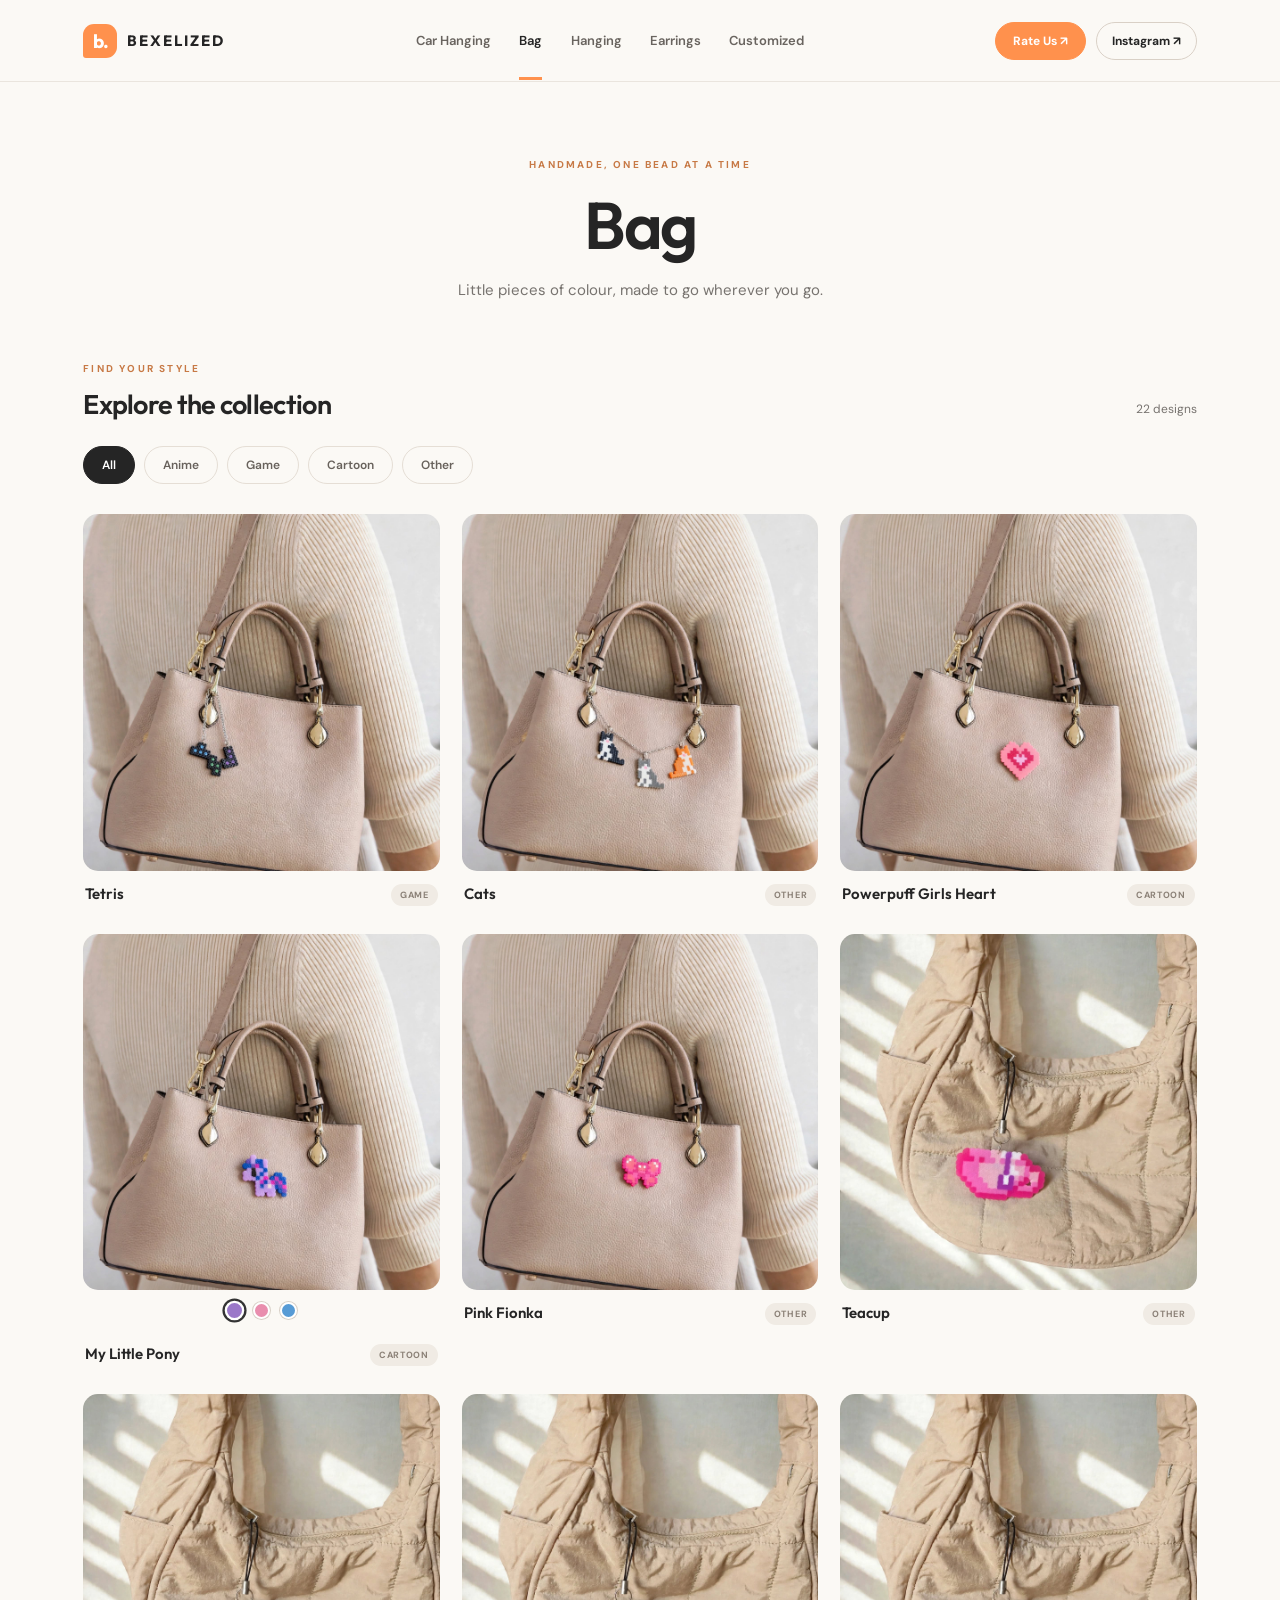
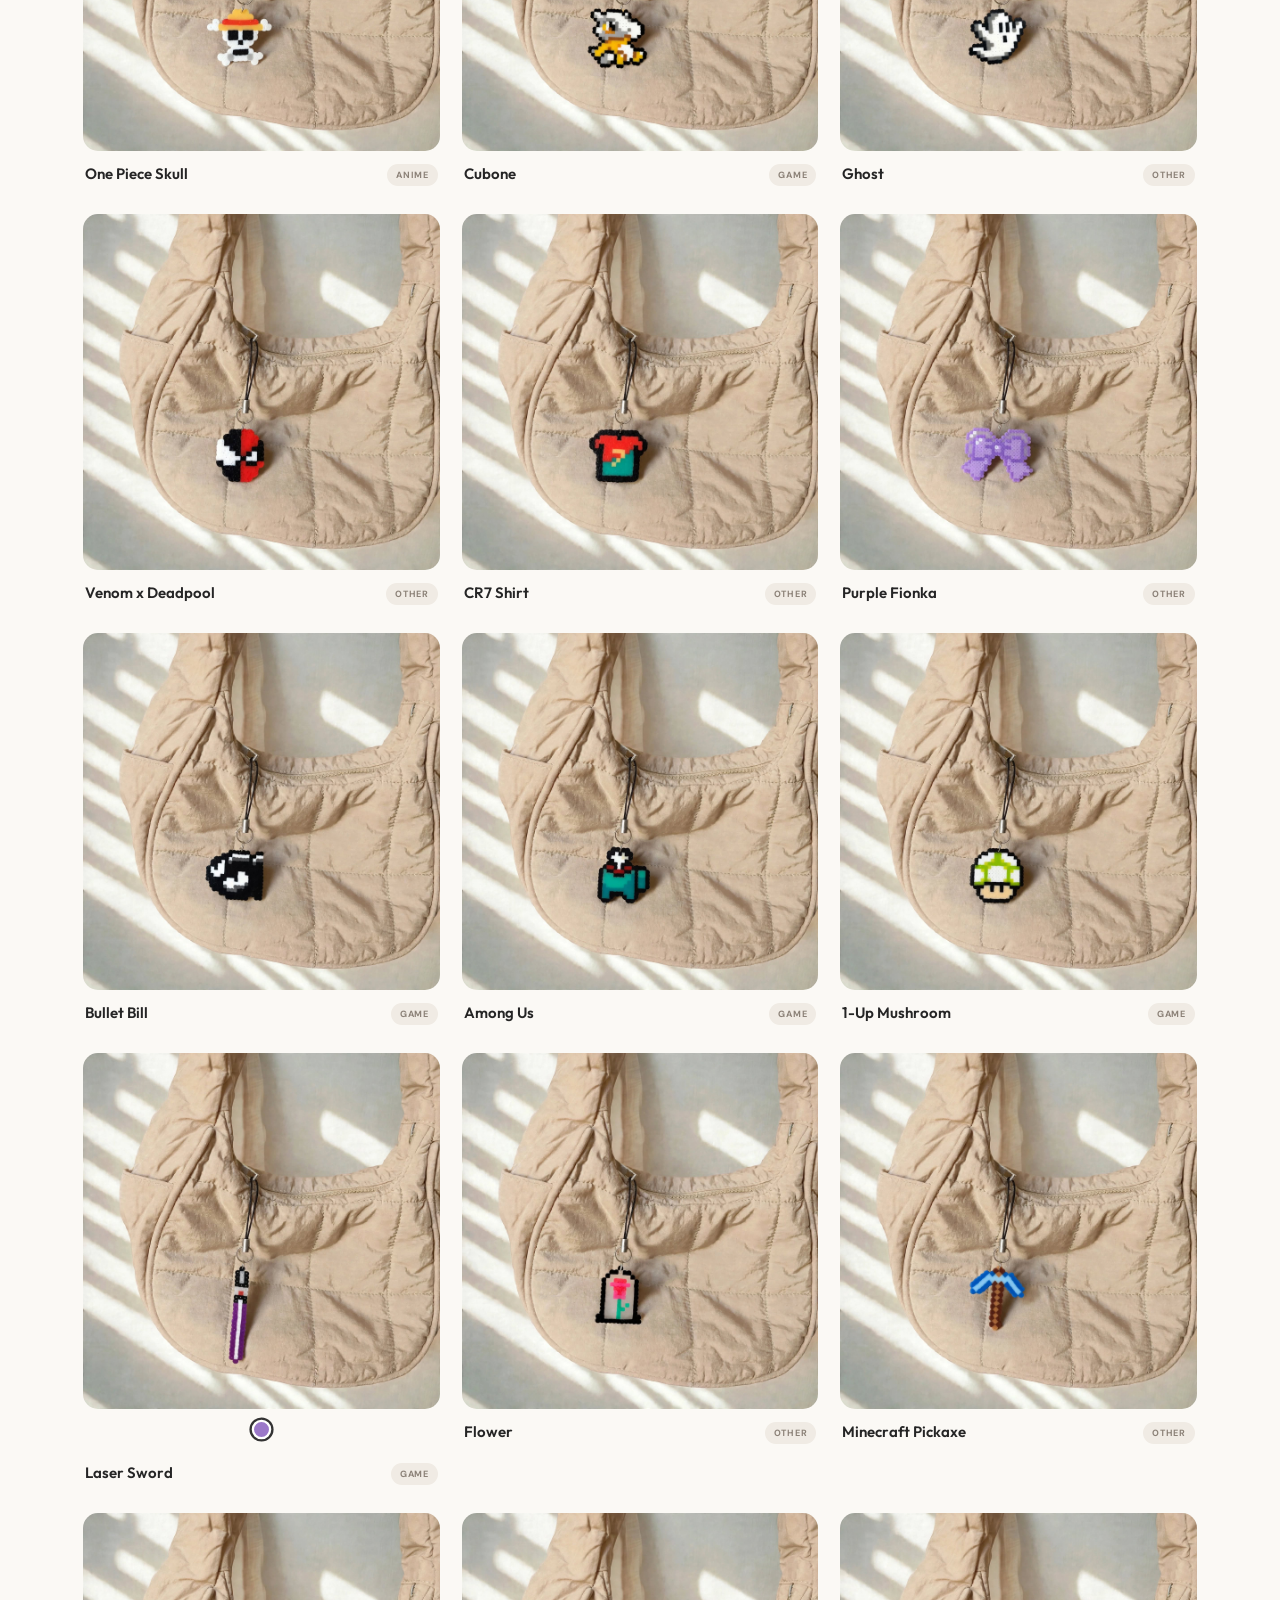
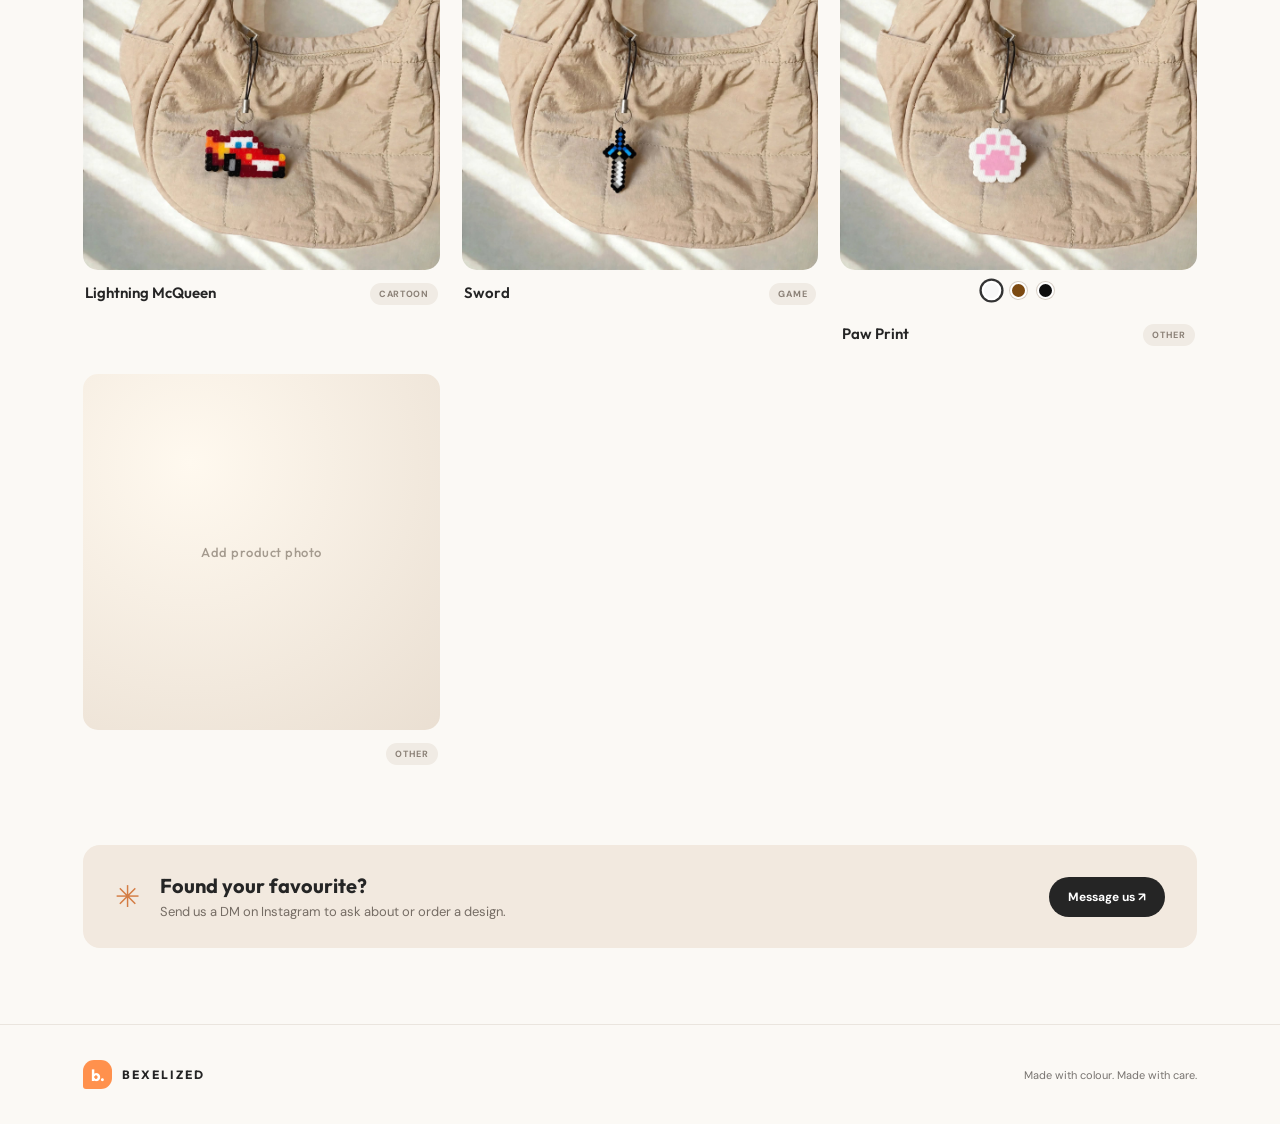
==== bag.html @ 6158e5fc "Initial commit" ====
<!DOCTYPE html>
<html lang="en">
<head>
  <meta charset="UTF-8">
  <meta name="viewport" content="width=device-width, initial-scale=1.0">
  <meta name="description" content="Browse handmade fuse-bead creations by Bexelized.">
  <title>Bexelized | Car Hanging</title>
  <link rel="preconnect" href="https://fonts.googleapis.com">
  <link rel="preconnect" href="https://fonts.gstatic.com" crossorigin>
  <link href="https://fonts.googleapis.com/css2?family=DM+Sans:wght@400;500;600;700&family=Outfit:wght@400;500;600;700&display=swap" rel="stylesheet">
  <link rel="stylesheet" href="css/style.css">
  <script src="js/products.js" defer></script>
  <script src="js/app.js" defer></script>
</head>
<body data-category="bag">
  <header class="site-header">
    <a class="brand" href="index.html" aria-label="Bexelized home">
      <span class="brand-mark">b.</span><span>BEXELIZED</span>
    </a>
    <button class="menu-toggle" aria-label="Open navigation" aria-expanded="false">☰</button>
    <nav class="main-nav" aria-label="Product categories">
      <a href="index.html" data-nav="car-hanging">Car Hanging</a>
      <a href="bag.html" data-nav="bag">Bag</a>
      <a href="hanging.html" data-nav="hanging">Hanging</a>
      <a href="earrings.html" data-nav="earrings">Earrings</a>
      <a href="customized.html" data-nav="customized">Customized</a>
    </nav>
    <div class="header-actions">
  <a class="survey-link" href="https://forms.gle/oTZRgMwAg2fXmKsX6"
     target="_blank" rel="noopener noreferrer">Rate Us ↗</a>

  <a class="instagram-link" href="https://www.instagram.com/bexelized/"
     target="_blank" rel="noopener noreferrer">Instagram ↗</a>
</div>
    </header>

  <main>
    <section class="intro">
      <p class="eyebrow">HANDMADE, ONE BEAD AT A TIME</p>
      <h1 id="page-title">Car Hanging</h1>
      <p class="intro-copy">Little pieces of colour, made to go wherever you go.</p>
    </section>

    <section class="catalog" aria-label="Product gallery">
      <div class="filter-heading">
        <div>
          <p class="eyebrow">FIND YOUR STYLE</p>
          <h2>Explore the collection</h2>
        </div>
        <p class="result-count" id="result-count" aria-live="polite"></p>
      </div>
      <div class="filters" role="group" aria-label="Filter products by style">
        <button class="filter-button active" data-filter="all">All</button>
        <button class="filter-button" data-filter="anime">Anime</button>
        <button class="filter-button" data-filter="game">Game</button>
        <button class="filter-button" data-filter="cartoon">Cartoon</button>
        <button class="filter-button" data-filter="other">Other</button>
      </div>
      <div class="product-grid" id="product-grid"></div>
      <p class="empty-state" id="empty-state" hidden>No products in this style yet. Try another filter.</p>
    </section>

    <section class="order-note">
      <span class="order-sparkle">✳</span>
      <div>
        <h2>Found your favourite?</h2>
        <p>Send us a DM on Instagram to ask about or order a design.</p>
      </div>
      <a class="dm-button" href="https://www.instagram.com/bexelized/" target="_blank" rel="noreferrer">Message us ↗</a>
    </section>
  </main>

  <footer class="site-footer">
    <a class="brand footer-brand" href="index.html"><span class="brand-mark">b.</span><span>BEXELIZED</span></a>
    <p>Made with colour. Made with care.</p>
  </footer>
</body>
</html>
---- css/style.css ----
* { box-sizing: border-box; }
:root {
  --ink: #252525;
  --muted: #77736f;
  --paper: #fbf9f5;
  --white: #fff;
  --orange: #ff914d;
  --line: #eae5de;
  --soft: #f4eee7;
}
html { scroll-behavior: smooth; }
body { margin: 0; color: var(--ink); background: var(--paper); font-family: "DM Sans", sans-serif; }
a { color: inherit; text-decoration: none; }
.site-header {
  min-height: 82px; padding: 0 6.5%; display: flex; align-items: center;
  justify-content: space-between; gap: 28px; background: rgba(251,249,245,.94);
  border-bottom: 1px solid var(--line); position: sticky; top: 0; z-index: 10; backdrop-filter: blur(12px);
}
.brand { display: inline-flex; align-items: center; gap: 10px; font: 700 15px "Outfit", sans-serif; letter-spacing: 2px; white-space: nowrap; }
.brand-mark { width: 34px; height: 34px; display: grid; place-items: center; background: var(--orange); color: white; border-radius: 11px 11px 11px 3px; font: 700 19px "Outfit", sans-serif; letter-spacing: -1px; }
.main-nav { display: flex; align-items: center; justify-content: center; gap: clamp(14px, 2.2vw, 32px); }
.main-nav a { color: #69645f; font-size: 13px; font-weight: 600; padding: 31px 0 28px; border-bottom: 3px solid transparent; transition: .2s; white-space: nowrap; }
.main-nav a:hover, .main-nav a.active { color: var(--ink); border-color: var(--orange); }
.instagram-link { font-size: 12px; font-weight: 700; border: 1px solid #d9d0c6; border-radius: 30px; padding: 10px 15px; white-space: nowrap; }
.instagram-link:hover { background: var(--ink); border-color: var(--ink); color: white; }
.menu-toggle { display: none; border: 0; background: none; font-size: 24px; cursor: pointer; }
main { width: min(1120px, 87%); margin: 0 auto; }
.intro { text-align: center; padding: 76px 0 62px; }
.eyebrow { margin: 0 0 12px; color: #c77945; font-size: 10px; font-weight: 700; letter-spacing: 2.2px; }
h1, h2 { font-family: "Outfit", sans-serif; }
.intro h1 { margin: 0; font-size: clamp(42px, 6vw, 66px); font-weight: 600; letter-spacing: -2.5px; }
.intro-copy { margin: 14px 0 0; color: var(--muted); font-size: 15px; }
.catalog { padding-bottom: 80px; }
.filter-heading { display: flex; justify-content: space-between; align-items: end; gap: 20px; }
.filter-heading h2 { margin: 0; font-size: 27px; font-weight: 600; letter-spacing: -.7px; }
.result-count { color: var(--muted); font-size: 12px; margin: 0 0 4px; }
.filters { display: flex; flex-wrap: wrap; gap: 9px; padding: 25px 0 30px; }
.filter-button { border: 1px solid #e5ded5; background: transparent; color: #68625c; border-radius: 30px; padding: 10px 18px; font: 600 12px "DM Sans", sans-serif; cursor: pointer; transition: .2s; }
.filter-button:hover { border-color: var(--orange); color: var(--ink); }
.filter-button.active { background: var(--ink); border-color: var(--ink); color: white; }
.product-grid { display: grid; grid-template-columns: repeat(3, minmax(0, 1fr)); gap: 28px 22px; }
.product-card { min-width: 0; }
.product-photo { aspect-ratio: 1 / 1; overflow: hidden; border-radius: 15px; background: #f0e9df; position: relative; }
.product-photo img { width: 100%; height: 100%; display: block; object-fit: cover; transition: transform .45s ease; }
.product-card:hover .product-photo img { transform: scale(1.045); }
.photo-placeholder { width: 100%; height: 100%; display: grid; place-items: center; color: #a49a8e; font: 500 13px "Outfit", sans-serif; letter-spacing: .5px; background: radial-gradient(circle at 30% 25%, #fff9ef, #eadfd2); }
.product-info { display: flex; justify-content: space-between; align-items: start; gap: 10px; padding: 13px 2px 0; }
.product-info h3 { margin: 0; font: 600 15px "Outfit", sans-serif; }
.product-tag { color: #8b8177; background: #f0ebe4; border-radius: 20px; padding: 5px 9px; font-size: 9px; font-weight: 700; text-transform: uppercase; letter-spacing: .7px; white-space: nowrap; }
.empty-state { text-align: center; color: var(--muted); padding: 55px 10px; }
.order-note { margin: 0 0 76px; padding: 28px 32px; display: flex; align-items: center; gap: 20px; background: #f2e9df; border-radius: 17px; }
.order-sparkle { color: #d47c43; font-size: 30px; }
.order-note h2 { margin: 0 0 5px; font-size: 20px; }
.order-note p { margin: 0; color: #756c64; font-size: 13px; }
.dm-button { margin-left: auto; flex-shrink: 0; padding: 12px 19px; background: var(--ink); color: white; border-radius: 30px; font-size: 12px; font-weight: 700; }
.dm-button:hover { background: #c77945; }
.site-footer { min-height: 100px; padding: 25px 6.5%; border-top: 1px solid var(--line); display: flex; align-items: center; justify-content: space-between; }
.footer-brand { font-size: 12px; }
.footer-brand .brand-mark { width: 29px; height: 29px; font-size: 16px; }
.site-footer p { color: var(--muted); font-size: 11px; }
@media (max-width: 900px) {
  .site-header { padding: 0 5%; }
  .main-nav { gap: 13px; }
  .main-nav a { font-size: 11px; }
  .instagram-link { display: none; }
  .product-grid { grid-template-columns: repeat(2, minmax(0, 1fr)); }
}
@media (max-width: 640px) {
  .site-header { min-height: 68px; flex-wrap: wrap; }
  .menu-toggle { display: block; margin-left: auto; }
  .main-nav { display: none; order: 3; width: 100%; padding: 0 0 14px; flex-direction: column; align-items: stretch; gap: 0; }
  .main-nav.open { display: flex; }
  .main-nav a { padding: 12px 4px; border-bottom: 1px solid var(--line); }
  .intro { padding: 58px 0 48px; }
  .intro h1 { letter-spacing: -1.5px; }
  .filter-heading { align-items: start; flex-direction: column; gap: 8px; }
  .filters { gap: 7px; padding: 20px 0 24px; }
  .filter-button { padding: 9px 13px; font-size: 11px; }
  .product-grid { gap: 22px 13px; }
  .product-info { flex-direction: column; gap: 7px; }
  .order-note { align-items: flex-start; flex-wrap: wrap; padding: 23px; margin-bottom: 55px; }
  .order-note > div { flex: 1; min-width: 180px; }
  .dm-button { margin-left: 49px; }
  .site-footer { padding: 22px 6.5%; }
}
@media (max-width: 380px) { .product-grid { grid-template-columns: 1fr 1fr; } .product-tag { font-size: 8px; } }
.header-actions {
  display: flex;
  align-items: center;
  gap: 10px;
}

.survey-link {
  font-size: 12px;
  font-weight: 700;
  background: var(--orange);
  color: white;
  border: 1px solid var(--orange);
  border-radius: 30px;
  padding: 10px 17px;
  white-space: nowrap;
  transition: .2s;
}

.survey-link:hover {
  background: var(--ink);
  border-color: var(--ink);
}
/* Product color selector */

.product-swatches {
  display: flex;
  justify-content: center;
  align-items: center;
  gap: 10px;
  padding: 12px 0;
}

.color-swatch {
  width: 17px;
  height: 17px;
  padding: 0;
  border: 2px solid white;
  border-radius: 50%;
  box-shadow: 0 0 0 1px #d8d0c7;
  cursor: pointer;
  transition: 0.2s ease;
}

.color-swatch:hover {
  transform: scale(1.2);
}

.color-swatch.active {
  box-shadow: 0 0 0 2px #333;
  transform: scale(1.15);
}
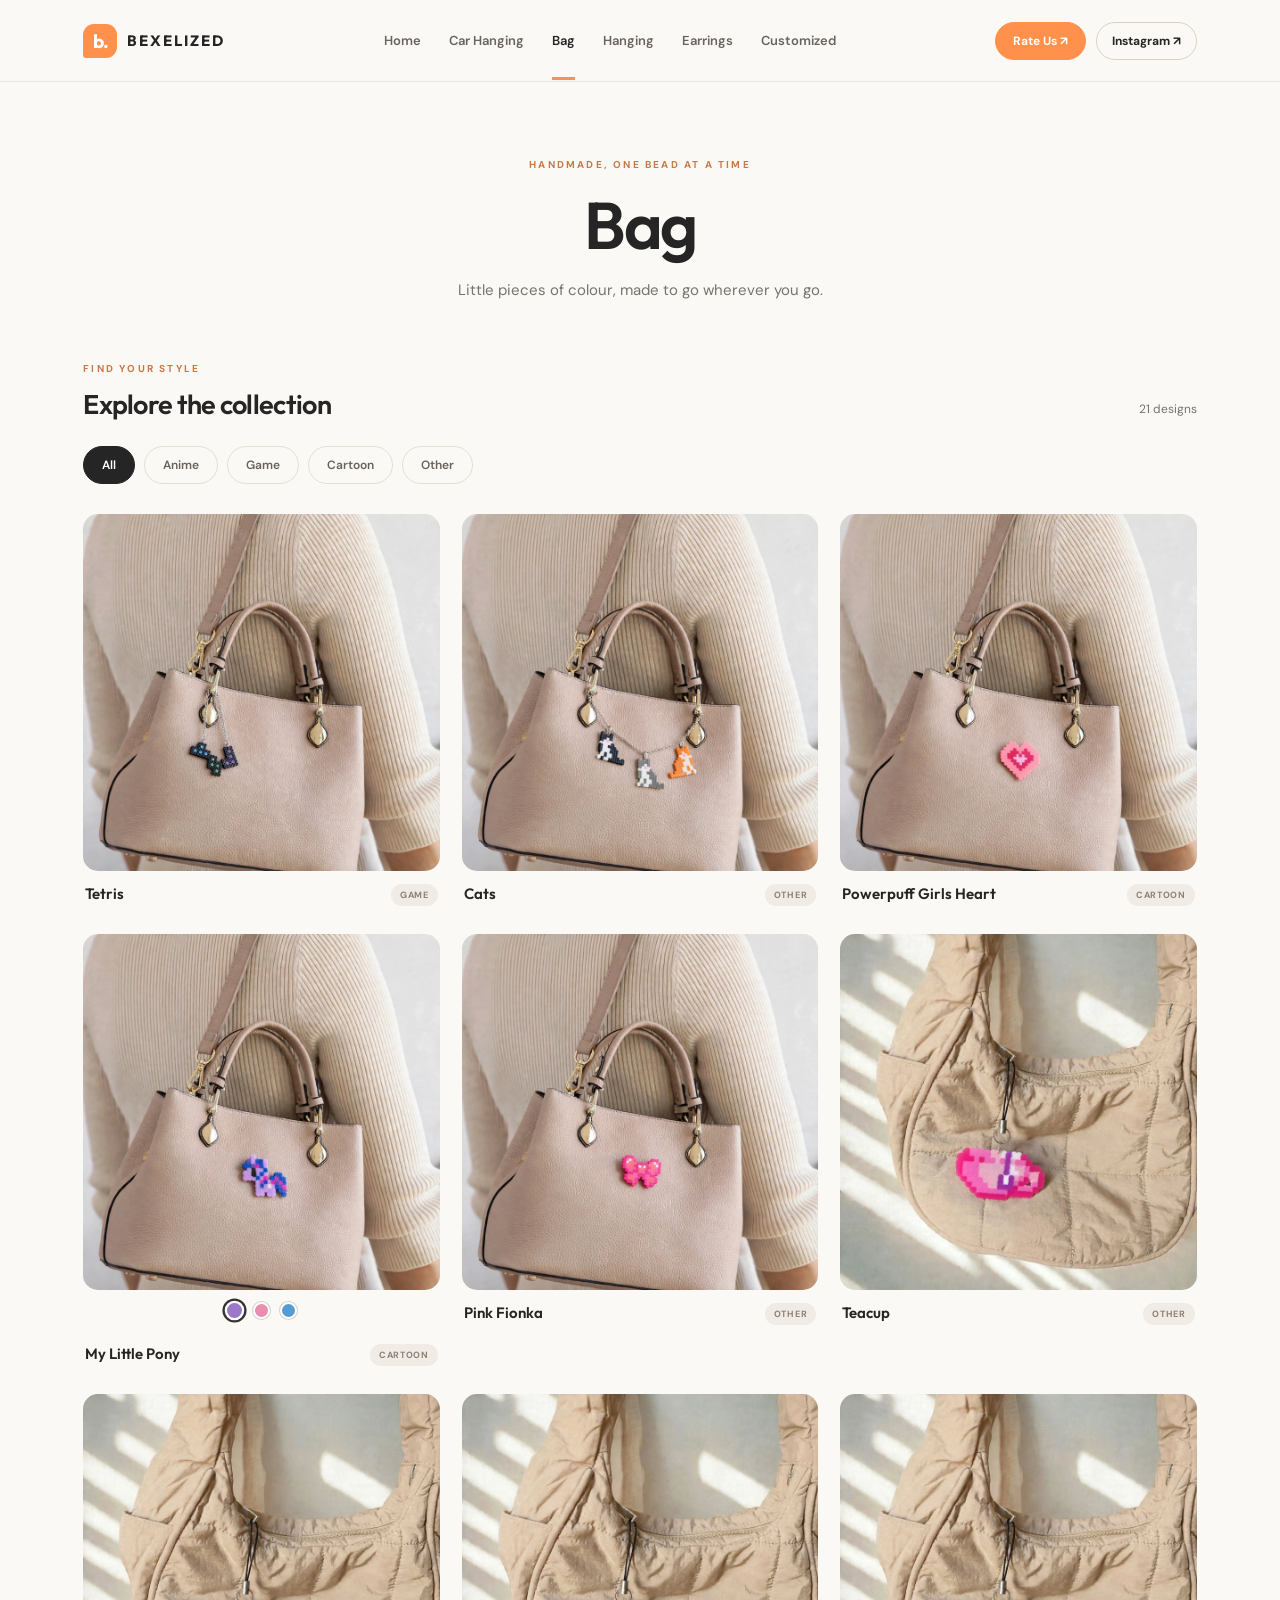
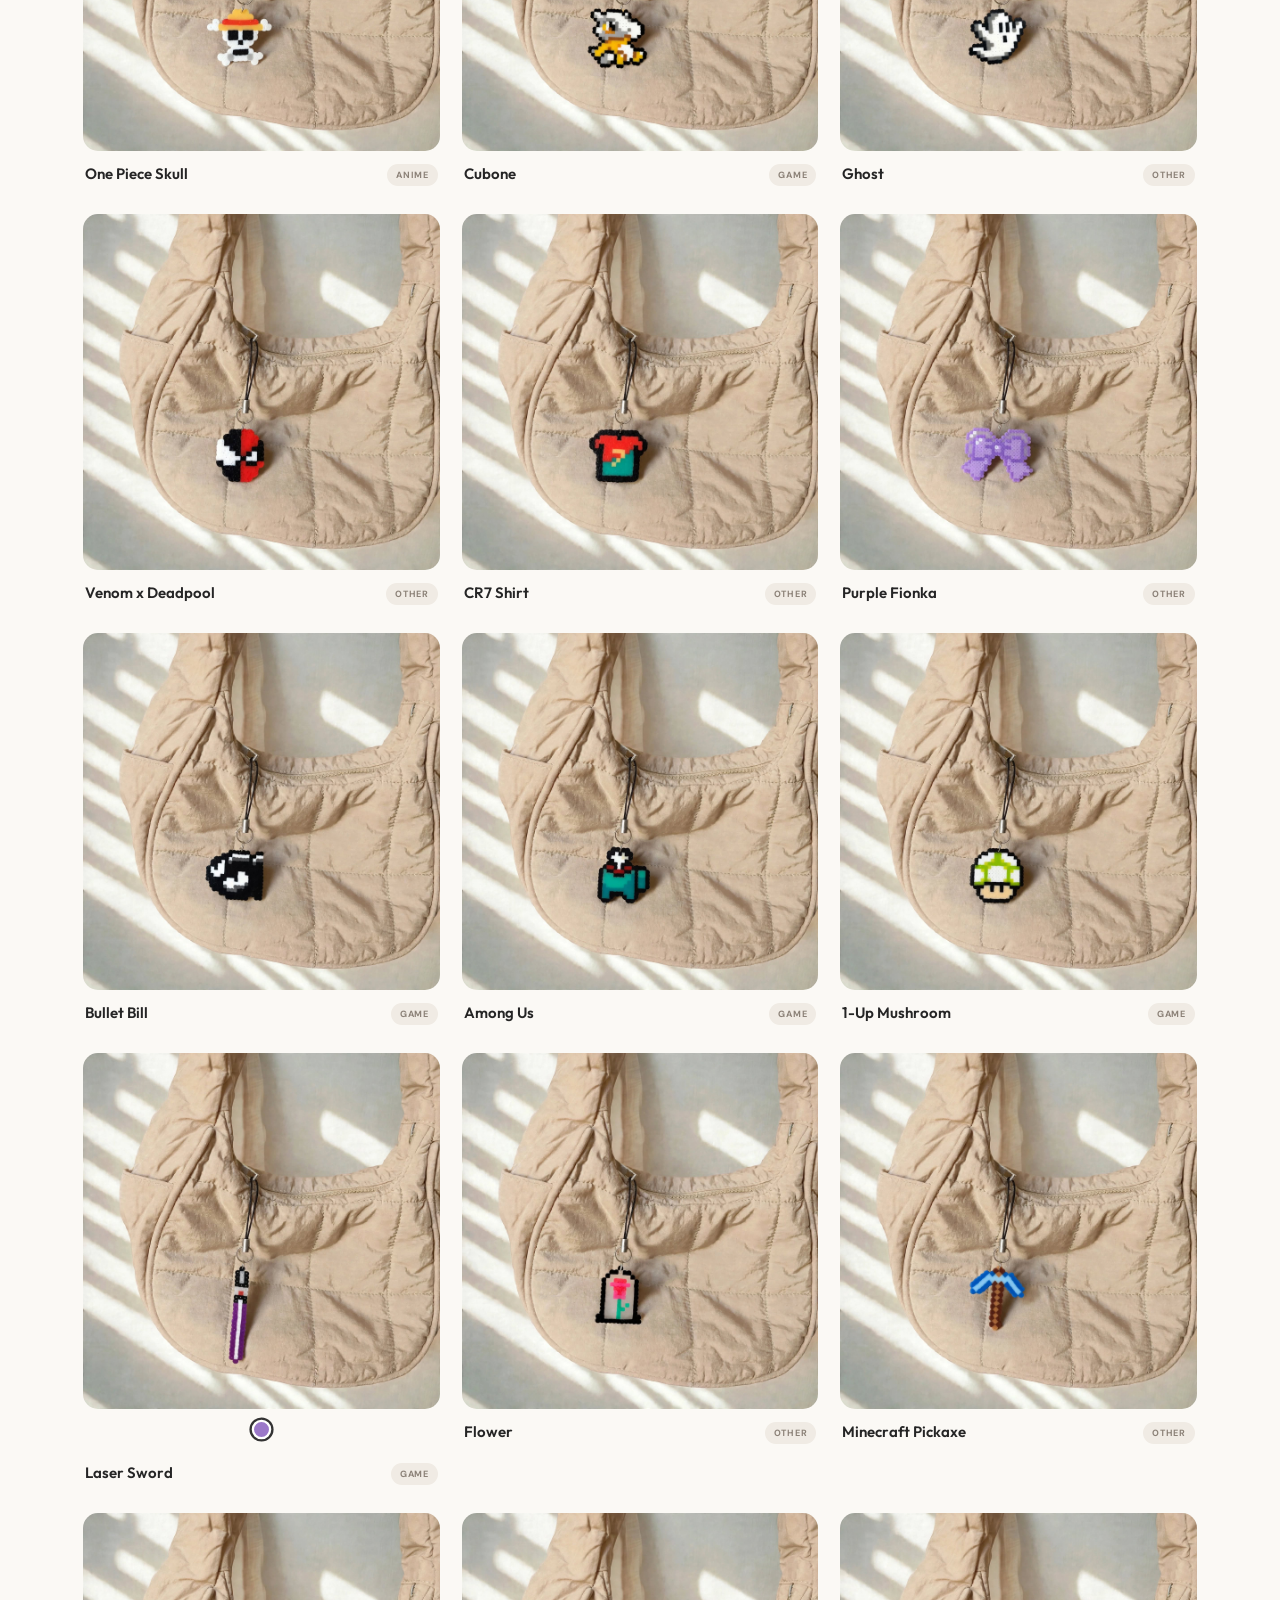
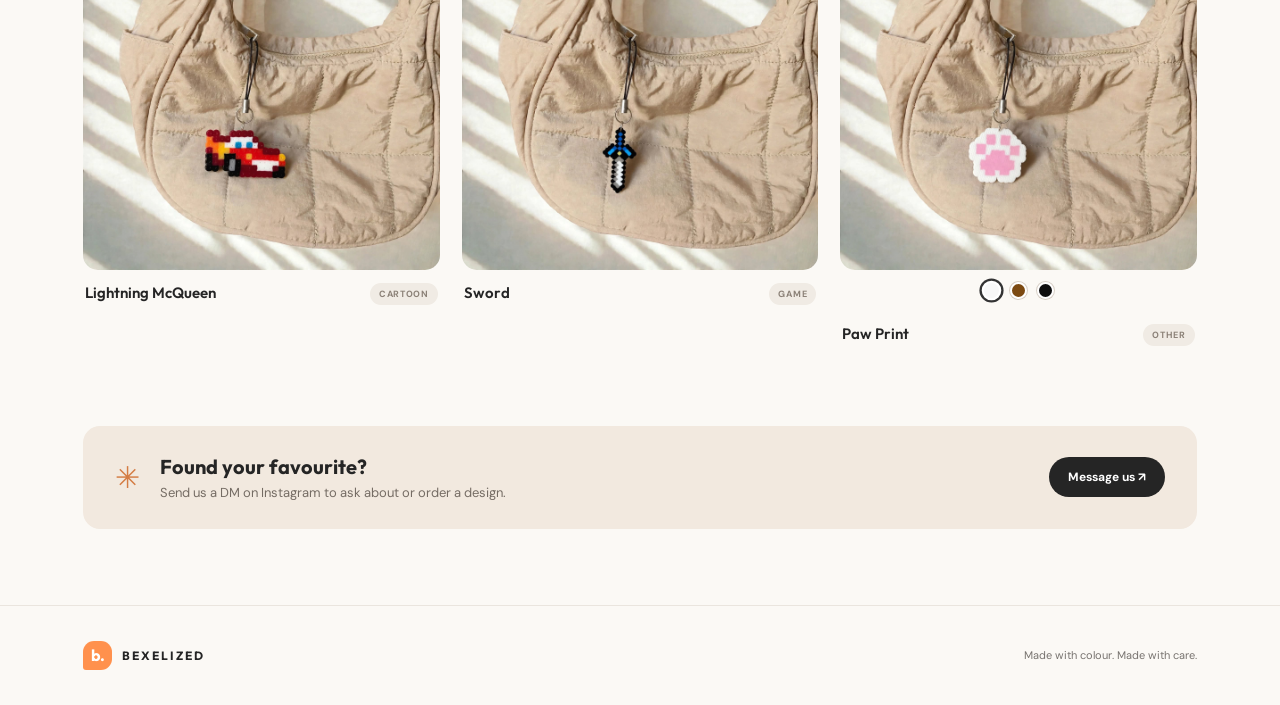
==== commit 38d4a476: "Home Page" ====
--- a/bag.html
+++ b/bag.html
@@ -9,6 +9,7 @@
   <link rel="preconnect" href="https://fonts.gstatic.com" crossorigin>
   <link href="https://fonts.googleapis.com/css2?family=DM+Sans:wght@400;500;600;700&family=Outfit:wght@400;500;600;700&display=swap" rel="stylesheet">
   <link rel="stylesheet" href="css/style.css">
+  <link rel="icon" href="data:image/svg+xml,<svg xmlns=%22http://www.w3.org/2000/svg%22 viewBox=%220 0 100 100%22><text y=%22.9em%22 font-size=%2290%22>✨</text></svg>">
   <script src="js/products.js" defer></script>
   <script src="js/app.js" defer></script>
 </head>
@@ -19,7 +20,8 @@
     </a>
     <button class="menu-toggle" aria-label="Open navigation" aria-expanded="false">☰</button>
     <nav class="main-nav" aria-label="Product categories">
-      <a href="index.html" data-nav="car-hanging">Car Hanging</a>
+      <a href="index.html" data-nav="home">Home</a>
+      <a href="car-hanging.html">Car Hanging</a>
       <a href="bag.html" data-nav="bag">Bag</a>
       <a href="hanging.html" data-nav="hanging">Hanging</a>
       <a href="earrings.html" data-nav="earrings">Earrings</a>
--- a/css/style.css
+++ b/css/style.css
@@ -134,4 +134,30 @@
 .color-swatch.active {
   box-shadow: 0 0 0 2px #333;
   transform: scale(1.15);
+}
+/* Home page */
+.home-main { width: min(1180px, 87%); }
+.home-hero { text-align: center; padding: 92px 15px 88px; background: radial-gradient(ellipse at 50% 20%, #fff1e4 0, rgba(255,241,228,0) 68%); }
+.home-hero h1 { margin: 0; font: 600 clamp(48px, 7vw, 82px)/1.02 "Outfit", sans-serif; letter-spacing: -3px; }
+.home-hero h1 span { color: #d77c43; }
+.home-hero .intro-copy { max-width: 480px; margin: 20px auto 26px; line-height: 1.7; }
+.hero-button { display: inline-block; margin: 0; }
+.home-catalog { padding: 34px 0 88px; scroll-margin-top: 100px; }
+.events-section { padding: 20px 0 82px; scroll-margin-top: 110px; }
+.events-subtitle { color: var(--muted); font-size: 12px; margin: 0 0 4px; }
+.event-gallery { display: grid; grid-template-columns: repeat(3, minmax(0,1fr)); gap: 22px; margin-top: 28px; }
+.event-card { min-width: 0; }
+.event-card img { display: block; width: 100%; aspect-ratio: 4 / 3; object-fit: cover; border-radius: 15px; background: #f0e9df; }
+.event-card h3 { margin: 13px 2px 5px; font: 600 16px "Outfit", sans-serif; }
+.event-card p { margin: 0 2px; color: var(--muted); font-size: 12px; line-height: 1.6; }
+.event-image-placeholder { aspect-ratio: 4 / 3; display: grid; place-items: center; border-radius: 15px; background: linear-gradient(135deg,#f8e8d9,#e9f0e9); color: #c77945; font-size: 52px; }
+.event-placeholder code { background: #f0ebe4; padding: 2px 5px; border-radius: 4px; }
+@media (max-width: 900px) { .event-gallery { grid-template-columns: repeat(2,minmax(0,1fr)); } }
+@media (max-width: 640px) {
+  .home-hero { padding: 68px 4px 64px; }
+  .home-hero h1 { letter-spacing: -2px; }
+  .home-catalog { padding-bottom: 60px; }
+  .events-section { padding-bottom: 58px; }
+  .events-subtitle { line-height: 1.5; }
+  .event-gallery { grid-template-columns: 1fr 1fr; gap: 14px; }
 }
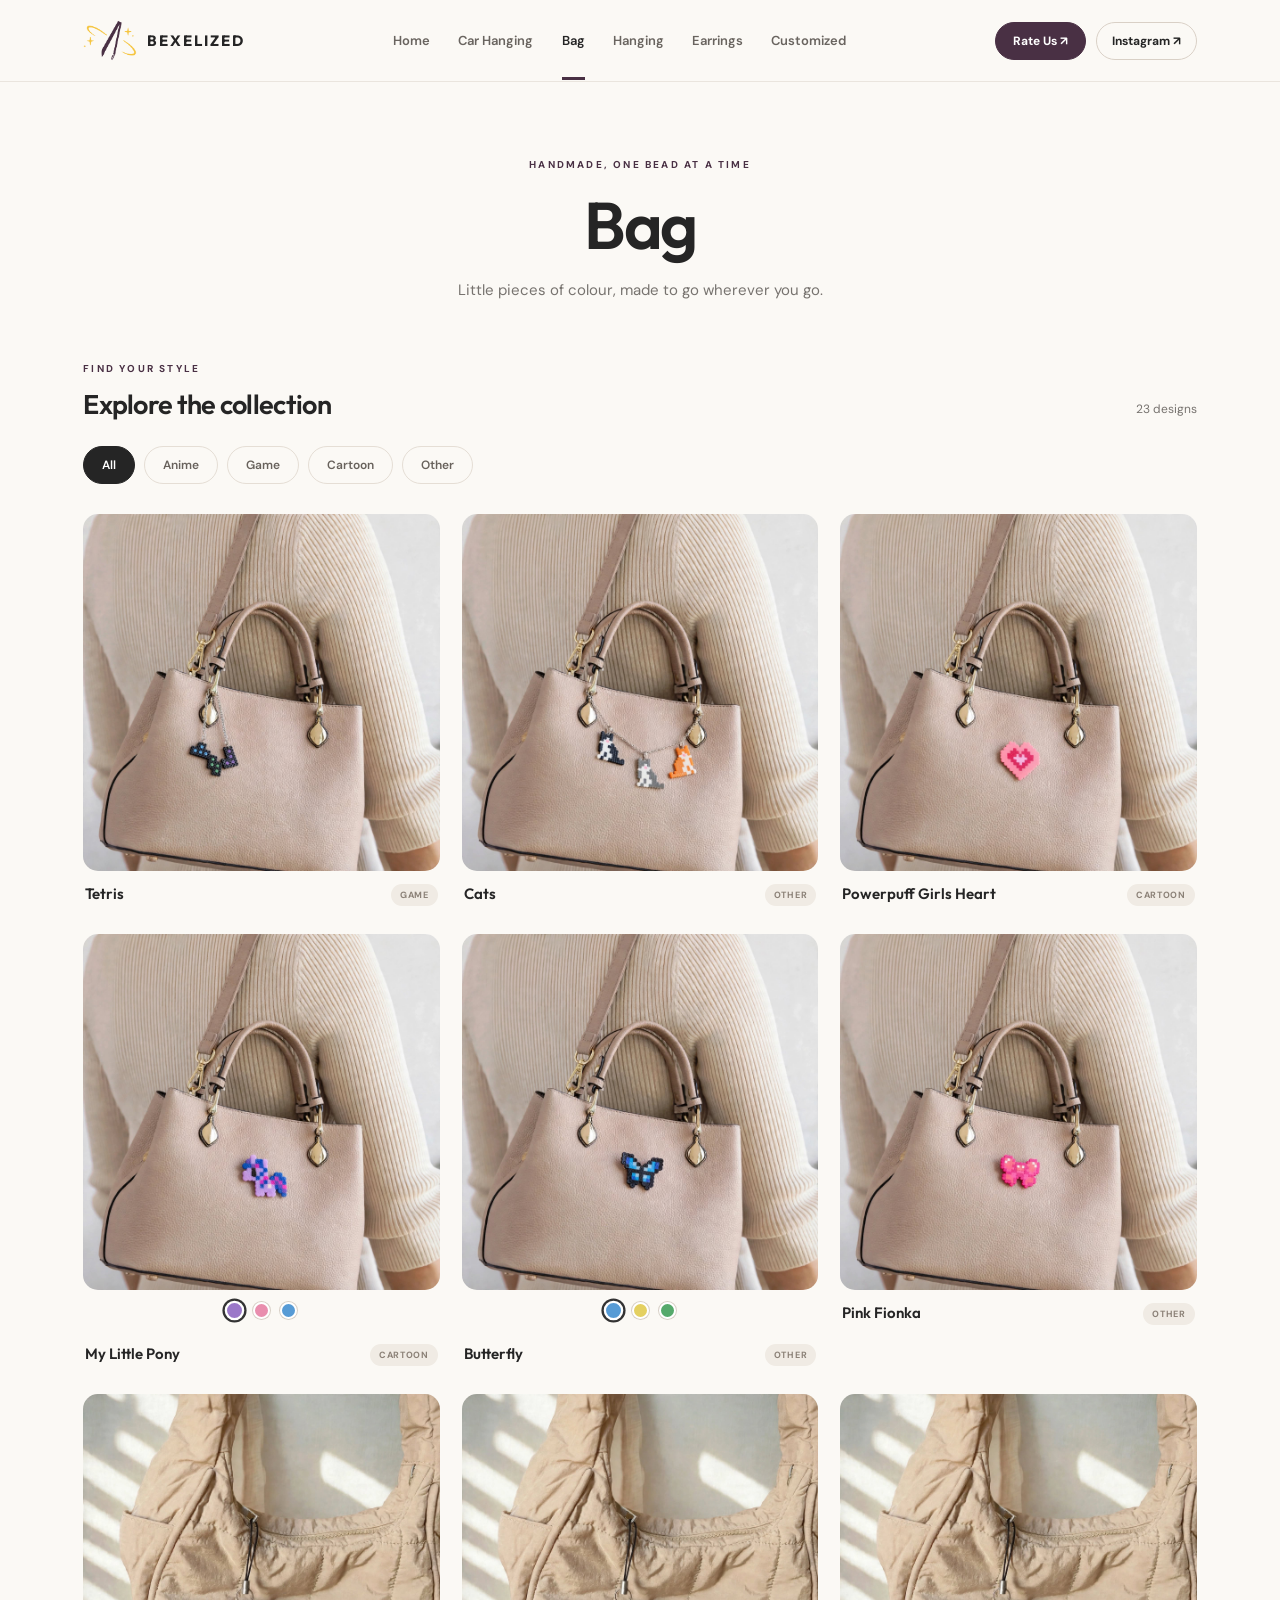
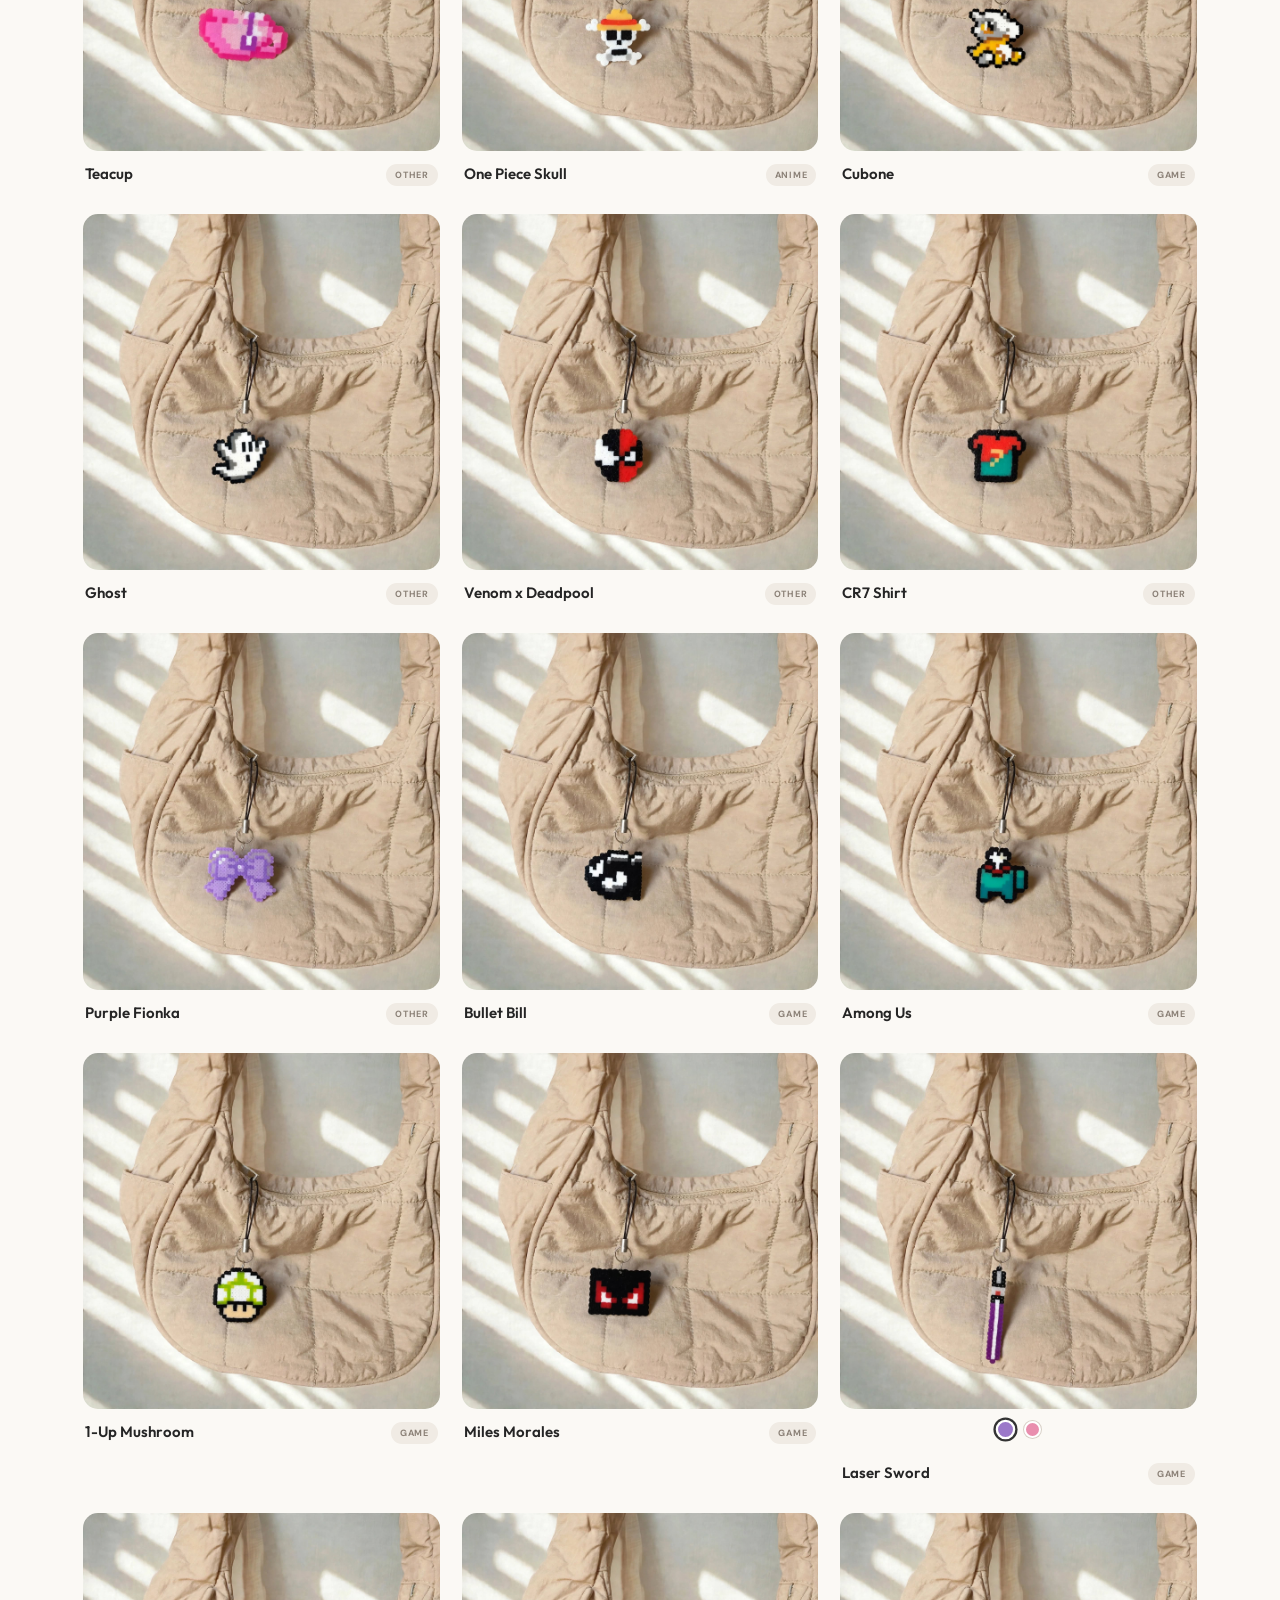
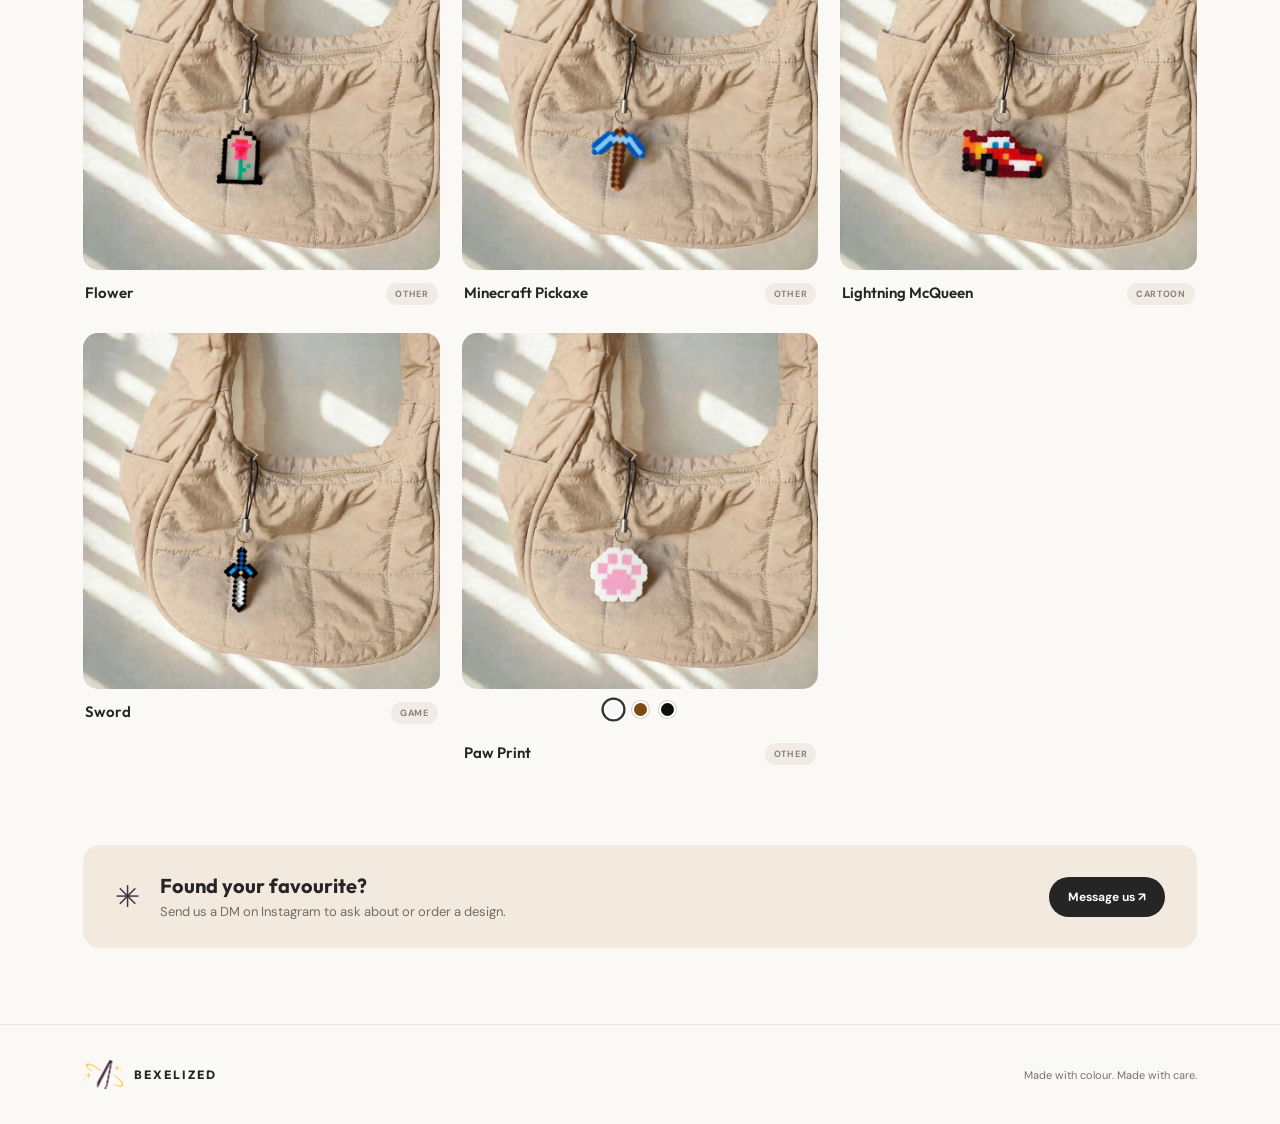
==== commit dbff5df3: "New color New logo" ====
--- a/bag.html
+++ b/bag.html
@@ -15,9 +15,10 @@
 </head>
 <body data-category="bag">
   <header class="site-header">
-    <a class="brand" href="index.html" aria-label="Bexelized home">
-      <span class="brand-mark">b.</span><span>BEXELIZED</span>
-    </a>
+        <a class="brand" href="index.html" aria-label="Bexelized home">
+    <img src="images/logo.png" alt="Bexelized Logo">
+    <span>BEXELIZED</span>
+        </a>
     <button class="menu-toggle" aria-label="Open navigation" aria-expanded="false">☰</button>
     <nav class="main-nav" aria-label="Product categories">
       <a href="index.html" data-nav="home">Home</a>
@@ -73,7 +74,9 @@
   </main>
 
   <footer class="site-footer">
-    <a class="brand footer-brand" href="index.html"><span class="brand-mark">b.</span><span>BEXELIZED</span></a>
+    <a class="brand footer-brand" href="index.html">
+      <img src="images/logo.png" alt="Bexelized Logo">
+      <span>BEXELIZED</span></a>
     <p>Made with colour. Made with care.</p>
   </footer>
 </body>
--- a/css/style.css
+++ b/css/style.css
@@ -4,7 +4,7 @@
   --muted: #77736f;
   --paper: #fbf9f5;
   --white: #fff;
-  --orange: #ff914d;
+  --accent: #493044;
   --line: #eae5de;
   --soft: #f4eee7;
 }
@@ -17,16 +17,16 @@
   border-bottom: 1px solid var(--line); position: sticky; top: 0; z-index: 10; backdrop-filter: blur(12px);
 }
 .brand { display: inline-flex; align-items: center; gap: 10px; font: 700 15px "Outfit", sans-serif; letter-spacing: 2px; white-space: nowrap; }
-.brand-mark { width: 34px; height: 34px; display: grid; place-items: center; background: var(--orange); color: white; border-radius: 11px 11px 11px 3px; font: 700 19px "Outfit", sans-serif; letter-spacing: -1px; }
+.brand-mark { width: 34px; height: 34px; display: grid; place-items: center; background: var(--accent); color: white; border-radius: 11px 11px 11px 3px; font: 700 19px "Outfit", sans-serif; letter-spacing: -1px; }
 .main-nav { display: flex; align-items: center; justify-content: center; gap: clamp(14px, 2.2vw, 32px); }
 .main-nav a { color: #69645f; font-size: 13px; font-weight: 600; padding: 31px 0 28px; border-bottom: 3px solid transparent; transition: .2s; white-space: nowrap; }
-.main-nav a:hover, .main-nav a.active { color: var(--ink); border-color: var(--orange); }
+.main-nav a:hover, .main-nav a.active { color: var(--ink); border-color: var(--accent); }
 .instagram-link { font-size: 12px; font-weight: 700; border: 1px solid #d9d0c6; border-radius: 30px; padding: 10px 15px; white-space: nowrap; }
 .instagram-link:hover { background: var(--ink); border-color: var(--ink); color: white; }
 .menu-toggle { display: none; border: 0; background: none; font-size: 24px; cursor: pointer; }
 main { width: min(1120px, 87%); margin: 0 auto; }
 .intro { text-align: center; padding: 76px 0 62px; }
-.eyebrow { margin: 0 0 12px; color: #c77945; font-size: 10px; font-weight: 700; letter-spacing: 2.2px; }
+.eyebrow { margin: 0 0 12px; color: #493044; font-size: 10px; font-weight: 700; letter-spacing: 2.2px; }
 h1, h2 { font-family: "Outfit", sans-serif; }
 .intro h1 { margin: 0; font-size: clamp(42px, 6vw, 66px); font-weight: 600; letter-spacing: -2.5px; }
 .intro-copy { margin: 14px 0 0; color: var(--muted); font-size: 15px; }
@@ -36,7 +36,7 @@
 .result-count { color: var(--muted); font-size: 12px; margin: 0 0 4px; }
 .filters { display: flex; flex-wrap: wrap; gap: 9px; padding: 25px 0 30px; }
 .filter-button { border: 1px solid #e5ded5; background: transparent; color: #68625c; border-radius: 30px; padding: 10px 18px; font: 600 12px "DM Sans", sans-serif; cursor: pointer; transition: .2s; }
-.filter-button:hover { border-color: var(--orange); color: var(--ink); }
+.filter-button:hover { border-color: var(--accent); color: var(--ink); }
 .filter-button.active { background: var(--ink); border-color: var(--ink); color: white; }
 .product-grid { display: grid; grid-template-columns: repeat(3, minmax(0, 1fr)); gap: 28px 22px; }
 .product-card { min-width: 0; }
@@ -49,11 +49,11 @@
 .product-tag { color: #8b8177; background: #f0ebe4; border-radius: 20px; padding: 5px 9px; font-size: 9px; font-weight: 700; text-transform: uppercase; letter-spacing: .7px; white-space: nowrap; }
 .empty-state { text-align: center; color: var(--muted); padding: 55px 10px; }
 .order-note { margin: 0 0 76px; padding: 28px 32px; display: flex; align-items: center; gap: 20px; background: #f2e9df; border-radius: 17px; }
-.order-sparkle { color: #d47c43; font-size: 30px; }
+.order-sparkle { color: #493044; font-size: 30px; }
 .order-note h2 { margin: 0 0 5px; font-size: 20px; }
 .order-note p { margin: 0; color: #756c64; font-size: 13px; }
 .dm-button { margin-left: auto; flex-shrink: 0; padding: 12px 19px; background: var(--ink); color: white; border-radius: 30px; font-size: 12px; font-weight: 700; }
-.dm-button:hover { background: #c77945; }
+.dm-button:hover { background: #493044; }
 .site-footer { min-height: 100px; padding: 25px 6.5%; border-top: 1px solid var(--line); display: flex; align-items: center; justify-content: space-between; }
 .footer-brand { font-size: 12px; }
 .footer-brand .brand-mark { width: 29px; height: 29px; font-size: 16px; }
@@ -93,9 +93,9 @@
 .survey-link {
   font-size: 12px;
   font-weight: 700;
-  background: var(--orange);
+  background: var(--accent);
   color: white;
-  border: 1px solid var(--orange);
+  border: 1px solid var(--accent);
   border-radius: 30px;
   padding: 10px 17px;
   white-space: nowrap;
@@ -137,9 +137,9 @@
 }
 /* Home page */
 .home-main { width: min(1180px, 87%); }
-.home-hero { text-align: center; padding: 92px 15px 88px; background: radial-gradient(ellipse at 50% 20%, #fff1e4 0, rgba(255,241,228,0) 68%); }
+.home-hero { text-align: center; padding: 92px 15px 88px; background: radial-gradient(ellipse at 50% 20%, #f4edf2 0, rgba(244,237,242,0) 68%); }
 .home-hero h1 { margin: 0; font: 600 clamp(48px, 7vw, 82px)/1.02 "Outfit", sans-serif; letter-spacing: -3px; }
-.home-hero h1 span { color: #d77c43; }
+.home-hero h1 span { color: #493044; }
 .home-hero .intro-copy { max-width: 480px; margin: 20px auto 26px; line-height: 1.7; }
 .hero-button { display: inline-block; margin: 0; }
 .home-catalog { padding: 34px 0 88px; scroll-margin-top: 100px; }
@@ -150,7 +150,7 @@
 .event-card img { display: block; width: 100%; aspect-ratio: 4 / 3; object-fit: cover; border-radius: 15px; background: #f0e9df; }
 .event-card h3 { margin: 13px 2px 5px; font: 600 16px "Outfit", sans-serif; }
 .event-card p { margin: 0 2px; color: var(--muted); font-size: 12px; line-height: 1.6; }
-.event-image-placeholder { aspect-ratio: 4 / 3; display: grid; place-items: center; border-radius: 15px; background: linear-gradient(135deg,#f8e8d9,#e9f0e9); color: #c77945; font-size: 52px; }
+.event-image-placeholder { aspect-ratio: 4 / 3; display: grid; place-items: center; border-radius: 15px; background: linear-gradient(135deg,#eee4eb,#e9f0e9); color: #493044; font-size: 52px; }
 .event-placeholder code { background: #f0ebe4; padding: 2px 5px; border-radius: 4px; }
 @media (max-width: 900px) { .event-gallery { grid-template-columns: repeat(2,minmax(0,1fr)); } }
 @media (max-width: 640px) {
@@ -160,4 +160,117 @@
   .events-section { padding-bottom: 58px; }
   .events-subtitle { line-height: 1.5; }
   .event-gallery { grid-template-columns: 1fr 1fr; gap: 14px; }
+}
+
+/* Category shortcuts */
+
+.category-shortcuts,
+.latest-section {
+  margin: 65px auto;
+  width: min(1100px, 90%);
+}
+
+.category-buttons {
+  display: flex;
+  flex-wrap: wrap;
+  gap: 12px;
+  margin-top: 25px;
+}
+
+.category-buttons a {
+  text-decoration: none;
+  color: inherit;
+  border: 1px solid #ddd;
+  border-radius: 30px;
+  padding: 12px 22px;
+  transition: 0.25s ease;
+}
+
+.category-buttons a:hover {
+  background: #b9e8df;
+  border-color: #b9e8df;
+  transform: translateY(-3px);
+}
+
+/* Latest creations */
+
+.latest-category {
+  margin: 35px 0;
+}
+
+.latest-category-heading {
+  display: flex;
+  justify-content: space-between;
+  align-items: center;
+  margin-bottom: 18px;
+}
+
+.latest-category-heading a {
+  text-decoration: none;
+  color: inherit;
+  font-size: 14px;
+}
+
+.latest-carousel {
+  display: grid;
+  grid-auto-flow: column;
+  grid-auto-columns: minmax(0, 1fr);
+  grid-template-columns: repeat(3, minmax(0, 1fr));
+  gap: 18px;
+}
+
+.latest-card {
+  min-width: 0;
+  overflow: hidden;
+  border-radius: 16px;
+  animation: fadeUp 0.5s ease both;
+}
+
+.latest-card img {
+  width: 100%;
+  aspect-ratio: 1;
+  object-fit: cover;
+  border-radius: 16px;
+  display: block;
+}
+
+.latest-card h4 {
+  margin: 10px 0;
+}
+
+@keyframes fadeUp {
+  from {
+    opacity: 0;
+    transform: translateY(12px);
+  }
+  to {
+    opacity: 1;
+    transform: translateY(0);
+  }
+}
+
+@media (max-width: 600px) {
+  .latest-carousel {
+    grid-auto-columns: 75%;
+    grid-template-columns: none;
+    overflow-x: auto;
+    scroll-snap-type: x mandatory;
+  }
+
+  .latest-card {
+    scroll-snap-align: start;
+  }
+}
+
+.brand img {
+  height: 42px;
+  width: auto;
+  max-width: 160px;
+  object-fit: contain;
+  display: block;
+}
+
+.footer-brand img {
+  height: 32px;
+  max-width: 130px;
 }
